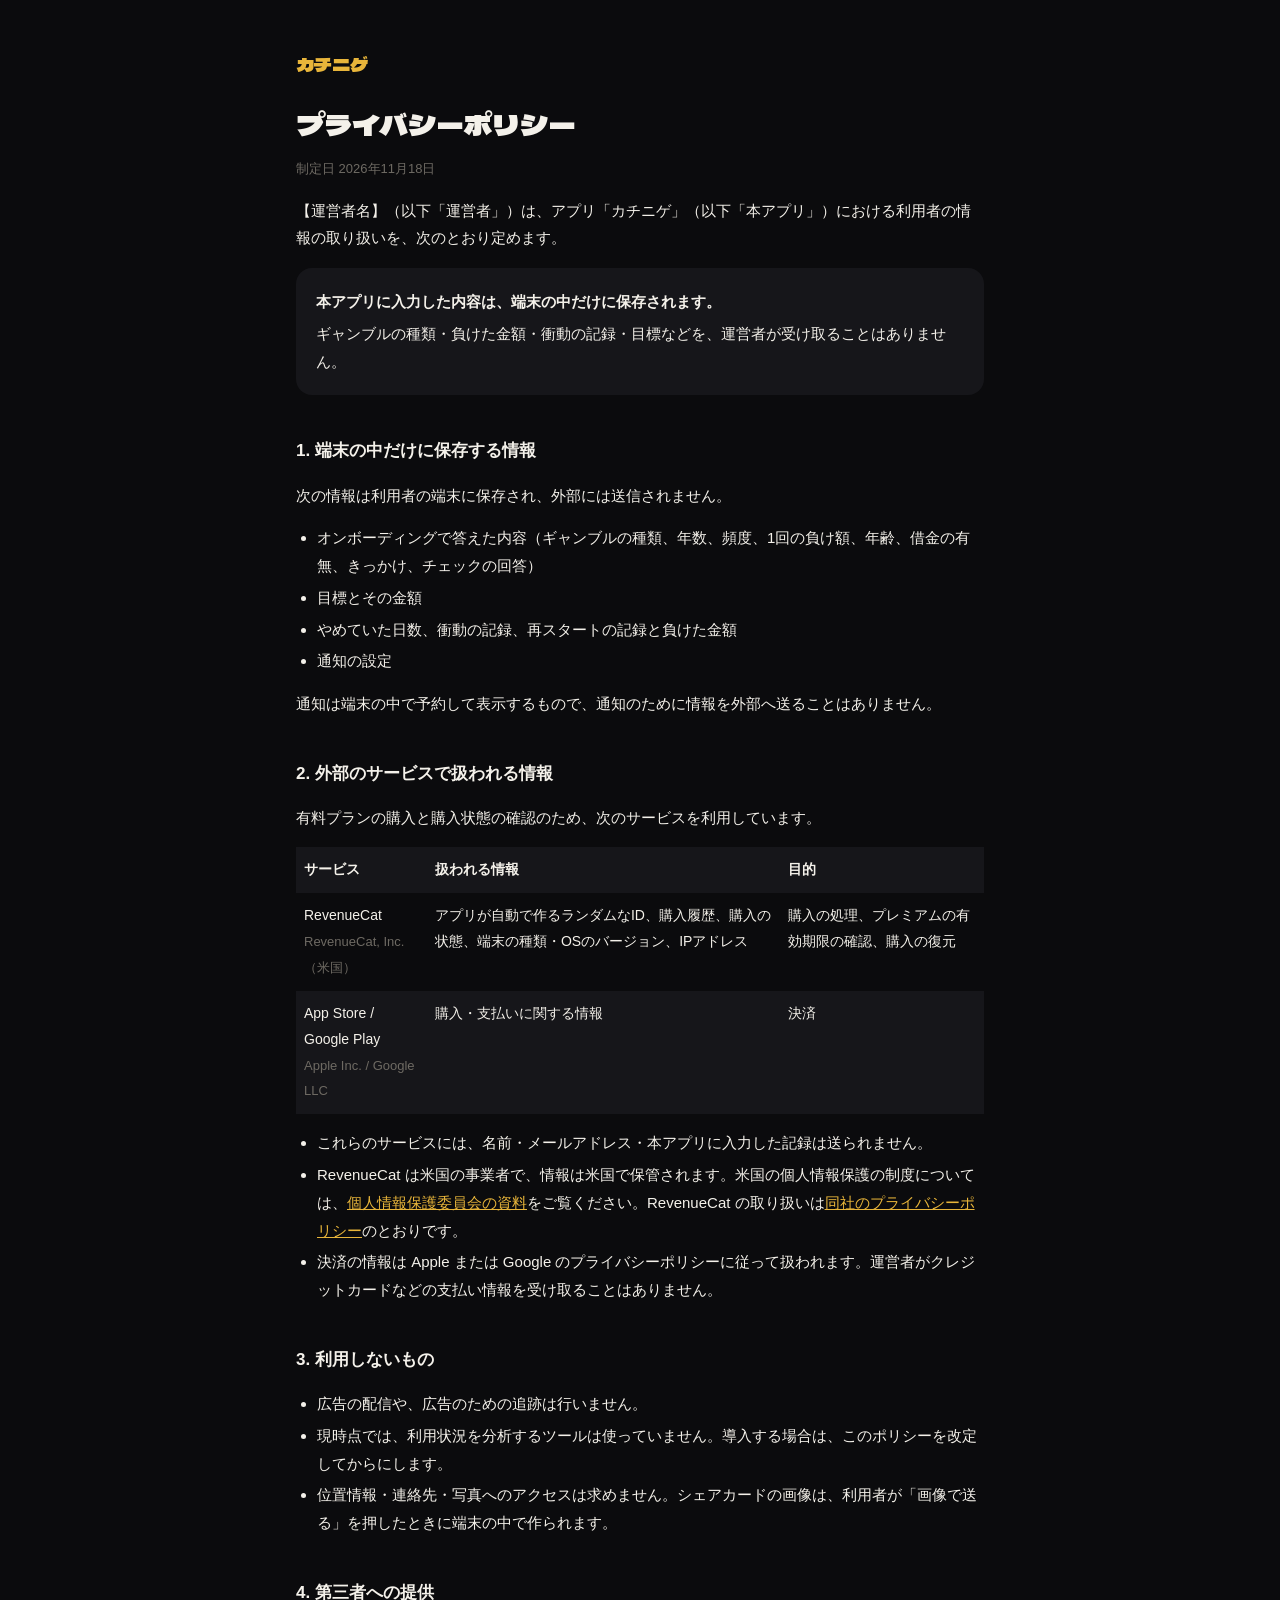
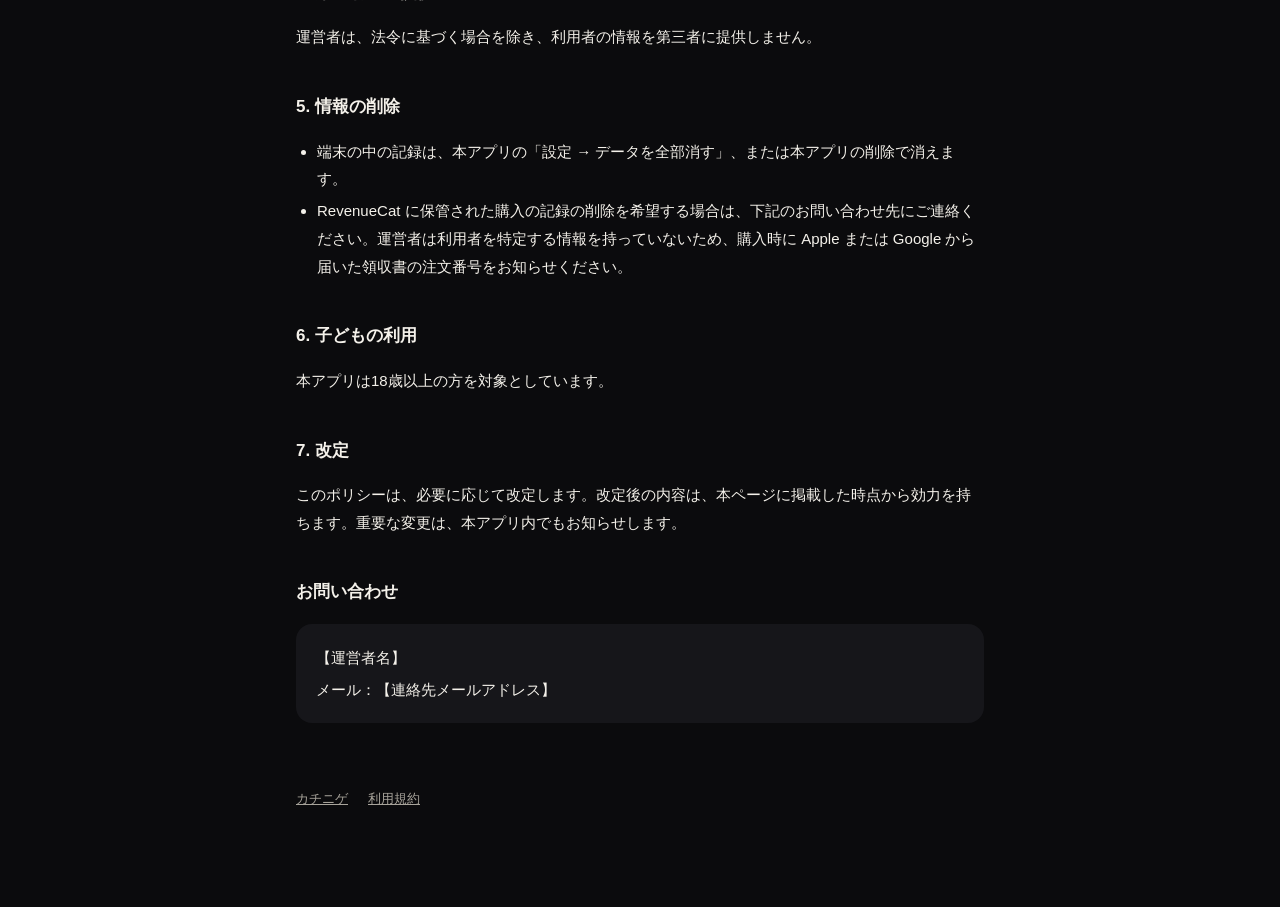
==== privacy.html @ 38fbea54 "Add files via upload" ====
<!doctype html>
<html lang="ja">
<head>
<meta charset="utf-8">
<meta name="viewport" content="width=device-width, initial-scale=1">
<title>プライバシーポリシー | カチニゲ</title>
<link rel="preconnect" href="https://fonts.googleapis.com">
<link rel="stylesheet" href="https://fonts.googleapis.com/css2?family=Dela+Gothic+One&display=swap">
<link rel="stylesheet" href="style.css">
<link rel="icon" href="icon.png">
</head>
<body>
<main>
<a class="brand" href="./">カチニゲ</a>
<h1>プライバシーポリシー</h1>
<p class="meta">制定日 2026年11月18日</p>

<p>【運営者名】（以下「運営者」）は、アプリ「カチニゲ」（以下「本アプリ」）における利用者の情報の取り扱いを、次のとおり定めます。</p>

<div class="box">
  <p><strong>本アプリに入力した内容は、端末の中だけに保存されます。</strong></p>
  <p>ギャンブルの種類・負けた金額・衝動の記録・目標などを、運営者が受け取ることはありません。</p>
</div>

<h2>1. 端末の中だけに保存する情報</h2>
<p>次の情報は利用者の端末に保存され、外部には送信されません。</p>
<ul>
  <li>オンボーディングで答えた内容（ギャンブルの種類、年数、頻度、1回の負け額、年齢、借金の有無、きっかけ、チェックの回答）</li>
  <li>目標とその金額</li>
  <li>やめていた日数、衝動の記録、再スタートの記録と負けた金額</li>
  <li>通知の設定</li>
</ul>
<p>通知は端末の中で予約して表示するもので、通知のために情報を外部へ送ることはありません。</p>

<h2>2. 外部のサービスで扱われる情報</h2>
<p>有料プランの購入と購入状態の確認のため、次のサービスを利用しています。</p>
<table>
  <tr><th>サービス</th><th>扱われる情報</th><th>目的</th></tr>
  <tr>
    <td>RevenueCat<br><span class="meta">RevenueCat, Inc.（米国）</span></td>
    <td>アプリが自動で作るランダムなID、購入履歴、購入の状態、端末の種類・OSのバージョン、IPアドレス</td>
    <td>購入の処理、プレミアムの有効期限の確認、購入の復元</td>
  </tr>
  <tr>
    <td>App Store / Google Play<br><span class="meta">Apple Inc. / Google LLC</span></td>
    <td>購入・支払いに関する情報</td>
    <td>決済</td>
  </tr>
</table>
<ul>
  <li>これらのサービスには、名前・メールアドレス・本アプリに入力した記録は送られません。</li>
  <li>RevenueCat は米国の事業者で、情報は米国で保管されます。米国の個人情報保護の制度については、<a href="https://www.ppc.go.jp/personalinfo/legal/kaiseihogohou/#gaikoku">個人情報保護委員会の資料</a>をご覧ください。RevenueCat の取り扱いは<a href="https://www.revenuecat.com/privacy">同社のプライバシーポリシー</a>のとおりです。</li>
  <li>決済の情報は Apple または Google のプライバシーポリシーに従って扱われます。運営者がクレジットカードなどの支払い情報を受け取ることはありません。</li>
</ul>

<h2>3. 利用しないもの</h2>
<ul>
  <li>広告の配信や、広告のための追跡は行いません。</li>
  <li>現時点では、利用状況を分析するツールは使っていません。導入する場合は、このポリシーを改定してからにします。</li>
  <li>位置情報・連絡先・写真へのアクセスは求めません。シェアカードの画像は、利用者が「画像で送る」を押したときに端末の中で作られます。</li>
</ul>

<h2>4. 第三者への提供</h2>
<p>運営者は、法令に基づく場合を除き、利用者の情報を第三者に提供しません。</p>

<h2>5. 情報の削除</h2>
<ul>
  <li>端末の中の記録は、本アプリの「設定 → データを全部消す」、または本アプリの削除で消えます。</li>
  <li>RevenueCat に保管された購入の記録の削除を希望する場合は、下記のお問い合わせ先にご連絡ください。運営者は利用者を特定する情報を持っていないため、購入時に Apple または Google から届いた領収書の注文番号をお知らせください。</li>
</ul>

<h2>6. 子どもの利用</h2>
<p>本アプリは18歳以上の方を対象としています。</p>

<h2>7. 改定</h2>
<p>このポリシーは、必要に応じて改定します。改定後の内容は、本ページに掲載した時点から効力を持ちます。重要な変更は、本アプリ内でもお知らせします。</p>

<h2>お問い合わせ</h2>
<div class="box">
  <p>【運営者名】</p>
  <p>メール：【連絡先メールアドレス】</p>
</div>

<footer>
  <a href="./">カチニゲ</a>
  <a href="terms.html">利用規約</a>
</footer>
</main>
</body>
</html>
---- style.css ----
:root {
  --bg: #0B0B0D;
  --surface: #16161A;
  --gold: #E8B53A;
  --text: #F4F1EA;
  --sub: #A8A49B;
  --mute: #6E6A63;
}
* { box-sizing: border-box; }
html { -webkit-text-size-adjust: 100%; }
body {
  margin: 0;
  background: var(--bg);
  color: var(--text);
  font-family: -apple-system, BlinkMacSystemFont, "Hiragino Sans", "Noto Sans JP", "Yu Gothic", sans-serif;
  line-height: 1.85;
  font-size: 15px;
}
main { max-width: 720px; margin: 0 auto; padding: 48px 16px 96px; }
a { color: var(--gold); }
.brand { font-family: "Dela Gothic One", sans-serif; color: var(--gold); text-decoration: none; font-size: 18px; }
h1 { font-family: "Dela Gothic One", sans-serif; font-weight: 400; font-size: 28px; line-height: 1.4; margin: 24px 0 8px; }
h2 { font-size: 17px; margin: 40px 0 8px; }
p, li { color: var(--text); }
ol, ul { padding-left: 1.4em; }
li { margin: 4px 0; }
.meta { color: var(--mute); font-size: 13px; }
.box { background: var(--surface); border-radius: 16px; padding: 16px 20px; margin: 16px 0; }
.box p { margin: 4px 0; }
table { width: 100%; border-collapse: collapse; margin: 12px 0; font-size: 14px; }
th, td { text-align: left; padding: 10px 8px; vertical-align: top; }
tr:nth-child(odd) td, tr:nth-child(odd) th { background: var(--surface); }
footer { margin-top: 64px; color: var(--mute); font-size: 13px; display: flex; gap: 20px; flex-wrap: wrap; }
footer a { color: var(--sub); }
.hero { text-align: center; padding-top: 40px; }
.hero img { width: 140px; height: 140px; border-radius: 32px; }
.hero h1 { font-size: 40px; margin-top: 24px; }
.hero p { color: var(--sub); }
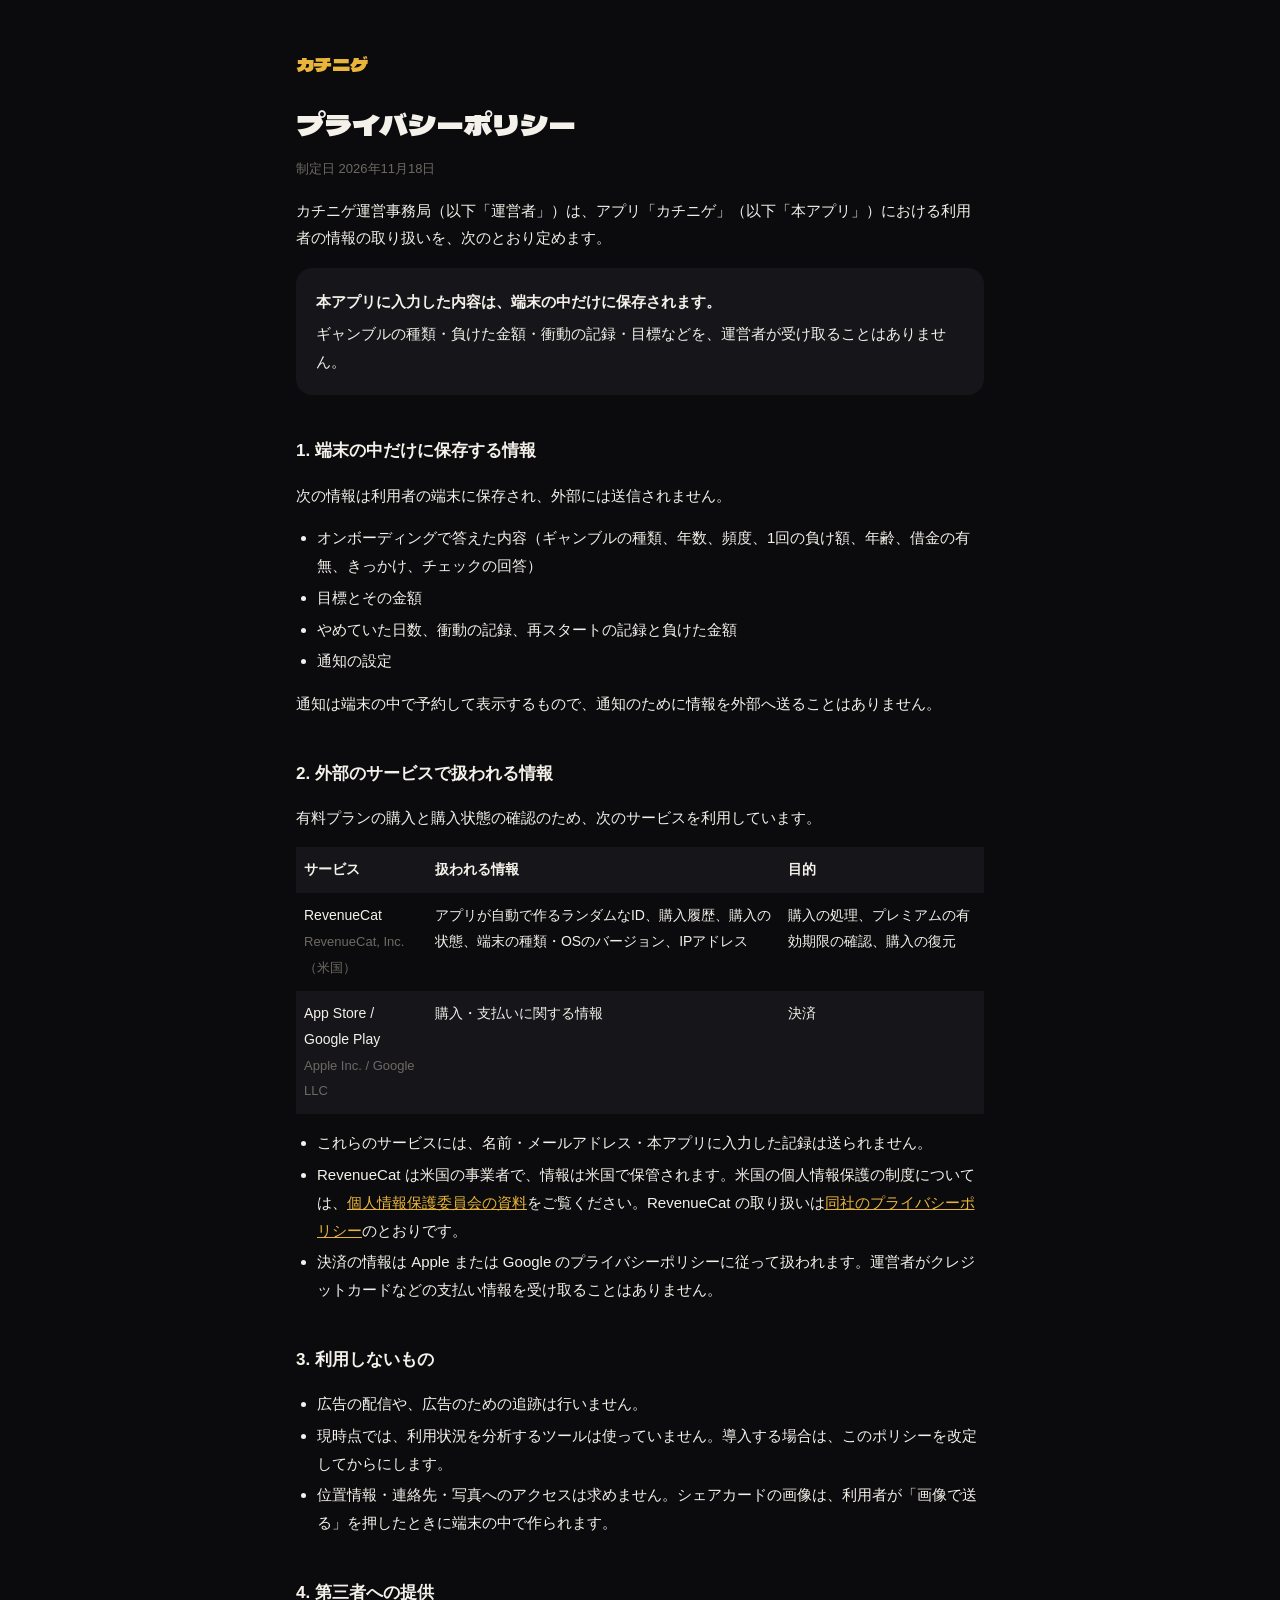
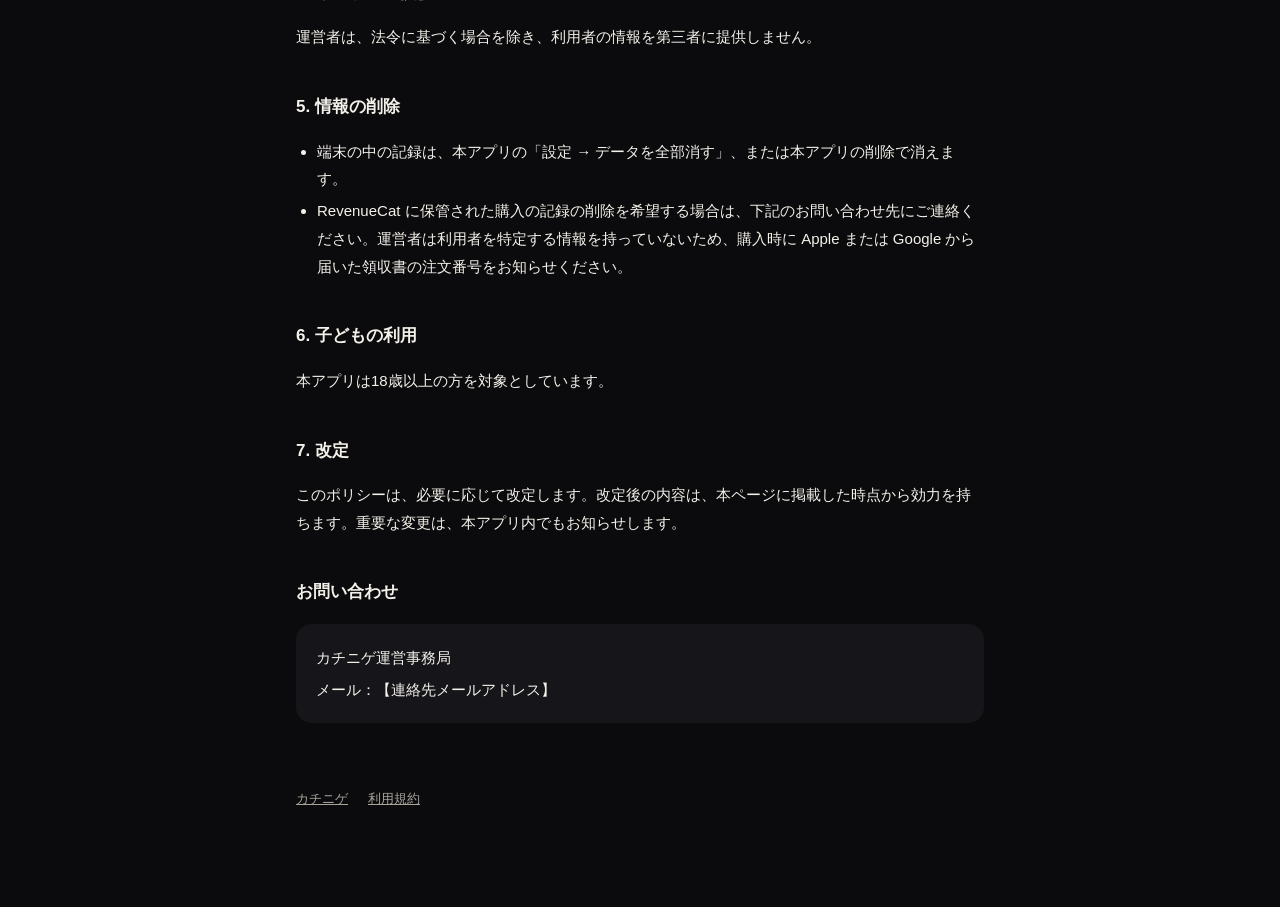
==== commit b296efd5: "Add files via upload" ====
--- a/privacy.html
+++ b/privacy.html
@@ -15,7 +15,7 @@
 <h1>プライバシーポリシー</h1>
 <p class="meta">制定日 2026年11月18日</p>
 
-<p>【運営者名】（以下「運営者」）は、アプリ「カチニゲ」（以下「本アプリ」）における利用者の情報の取り扱いを、次のとおり定めます。</p>
+<p>カチニゲ運営事務局（以下「運営者」）は、アプリ「カチニゲ」（以下「本アプリ」）における利用者の情報の取り扱いを、次のとおり定めます。</p>
 
 <div class="box">
   <p><strong>本アプリに入力した内容は、端末の中だけに保存されます。</strong></p>
@@ -77,7 +77,7 @@
 
 <h2>お問い合わせ</h2>
 <div class="box">
-  <p>【運営者名】</p>
+  <p>カチニゲ運営事務局</p>
   <p>メール：【連絡先メールアドレス】</p>
 </div>
 
